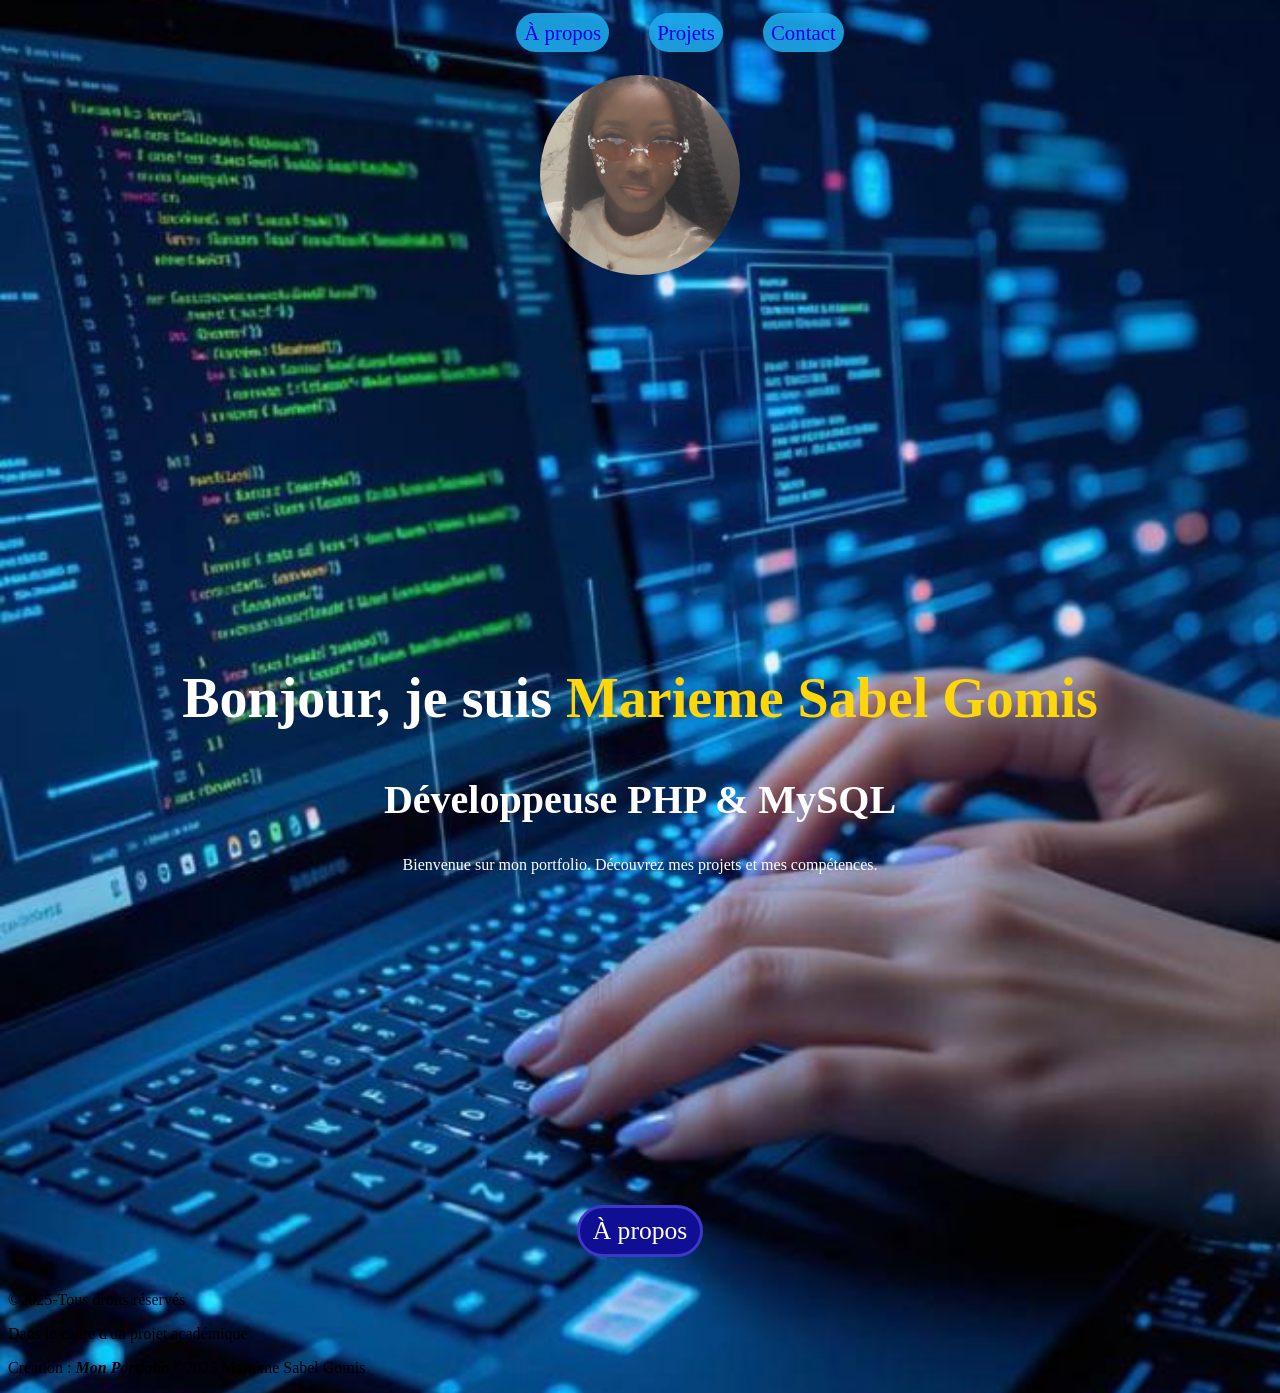
==== index.html @ 739a4a37 "Premier commit" ====
<!DOCTYPE html>
<html lang="fr">
<head>
    <meta charset="UTF-8">
    <meta name="viewport" content="width=device-width, initial-scale=1.0">
    <title>Mon Portfolio</title>
    <link rel="stylesheet" href="./style.css">
    <link href="https://fonts.googleapis.com/css2?family=Poppins:wght@300;600&family=Open+Sans&display=swap" rel="stylesheet">
</head>
<body>
    <header>
        <nav>
            <ul class="accueil">
           <ol><a href="../about.html" class="liens">À propos</a></ol>
           <ol><a href="./projects.html" class="liens">Projets</a></ol>
           <ol><a href="./contact.html" class="liens">Contact</a></ol>
            </ul>
        </nav>
    </header>
    <main class="besa-main">
        
</section>
<section>
    <img src="./image/ms.jpeg" alt="" width="300px" class="photo">

   <header class="hero">
    <div class="hero-content">
      <h1>Bonjour, je suis <span class="highlight">Marieme Sabel Gomis</span></h1>
      <h2>Développeuse PHP & MySQL</h2>
      <p>Bienvenue sur mon portfolio. Découvrez mes projets et mes compétences.</p>
    </div>
  </header>
        <a href="./about.html" class="gomis">À propos</a>
    </section>
    </main>
    <br>
 <footer><p>&copy;2025-Tous droits réservés</p>
    <p>Dans le cadre d'un projet académique</p>
    <p>Création : <em><STrong>Mon Portfolio </STrong></em>
        &copy;2025 Mariéme Sabel Gomis</p>
</footer>
    
</body>
</html>
---- style.css ----
body{
    background-image: url(./image/code.jpeg);
  background-repeat: no-repeat;
  background-position: center;
  background-size: cover;
    
}

main{
    border-radius: 15px;
}



a:hover{
    background-color: #d61c85;
}

.liens{
    text-decoration: none;
    background-color: #1faef0de;
    padding: 0.5rem;
    border-radius: 40px ;
}



* {
  margin: 0.5;
  padding: 0.5;
  box-sizing: border-box;
}


.hero {
  display: flex;
  align-items: center;
  justify-content: center;
  height: 100vh;
  color: white;
  text-align: center;

}

.hero h1 {
  font-size: 3.5rem;
}
.hero h2 {
  font-size: 2.5rem;
}



.highlight {
  color: #ffd60a;
}











.accueil{
    display: flex;
    justify-content: center;
    font-size: 1.3rem;
    
}
a:hover{
    background-color: #d61c85;
}

.gomis{
    display: flex;
    justify-content: center;
    font-size: 1.6rem;
    color: white;
    text-decoration: none;
    border: 3px #3f37c9 solid;
    border-radius: 40px;
    padding: 0.5rem;
    background-color: rgb(16, 14, 146);
    margin: auto;
    align-items: center;
    width: 10%;
    text-align: center;

}
.photo{
    width: 200px;
    height: 200px;
    object-fit: cover;
   display: block;
    margin: 30px auto;
    border-radius: 50%; 
}


.about{
    display: flex;
    justify-content: center;
    font-size: 1.3rem;
}
.competences{
    font-size: 1.3rem ;
    background-color: #00b4d8;
}

.c-photo{
    width: 200px;
    height: 200px;
    object-fit: cover;
   display: block;
    margin: 30px auto;
    border-radius: 10%; 
    
}


.projets{
    display: flex;
    justify-content: center;
    font-size: 1.3rem;
  
}
.sabel-container{
display: flex;
gap: 30px;
background-color: #00b4d8;
}
.sabel{
    border: rgb(228, 227, 237) solid 1.1px;
    width: 50%;
    display: flex;
    flex-direction: column;
    align-items: center;
    box-shadow: 5px 5px 5px #05258e;
    padding: 10px;
    border-radius: 20px;

    overflow: hidden;
}
.sabel-image{
    width: 400px;
}
.sabel-image:hover{
    transform: scale(1.1);
}




.contact{
    display: flex;
    justify-content: center;
    column-gap: 5px;
    font-size: 1.3rem;
   

}
.belle:hover{
    background-color: #d80097;
}
.bel{
   background-color: #00b4d8;
}
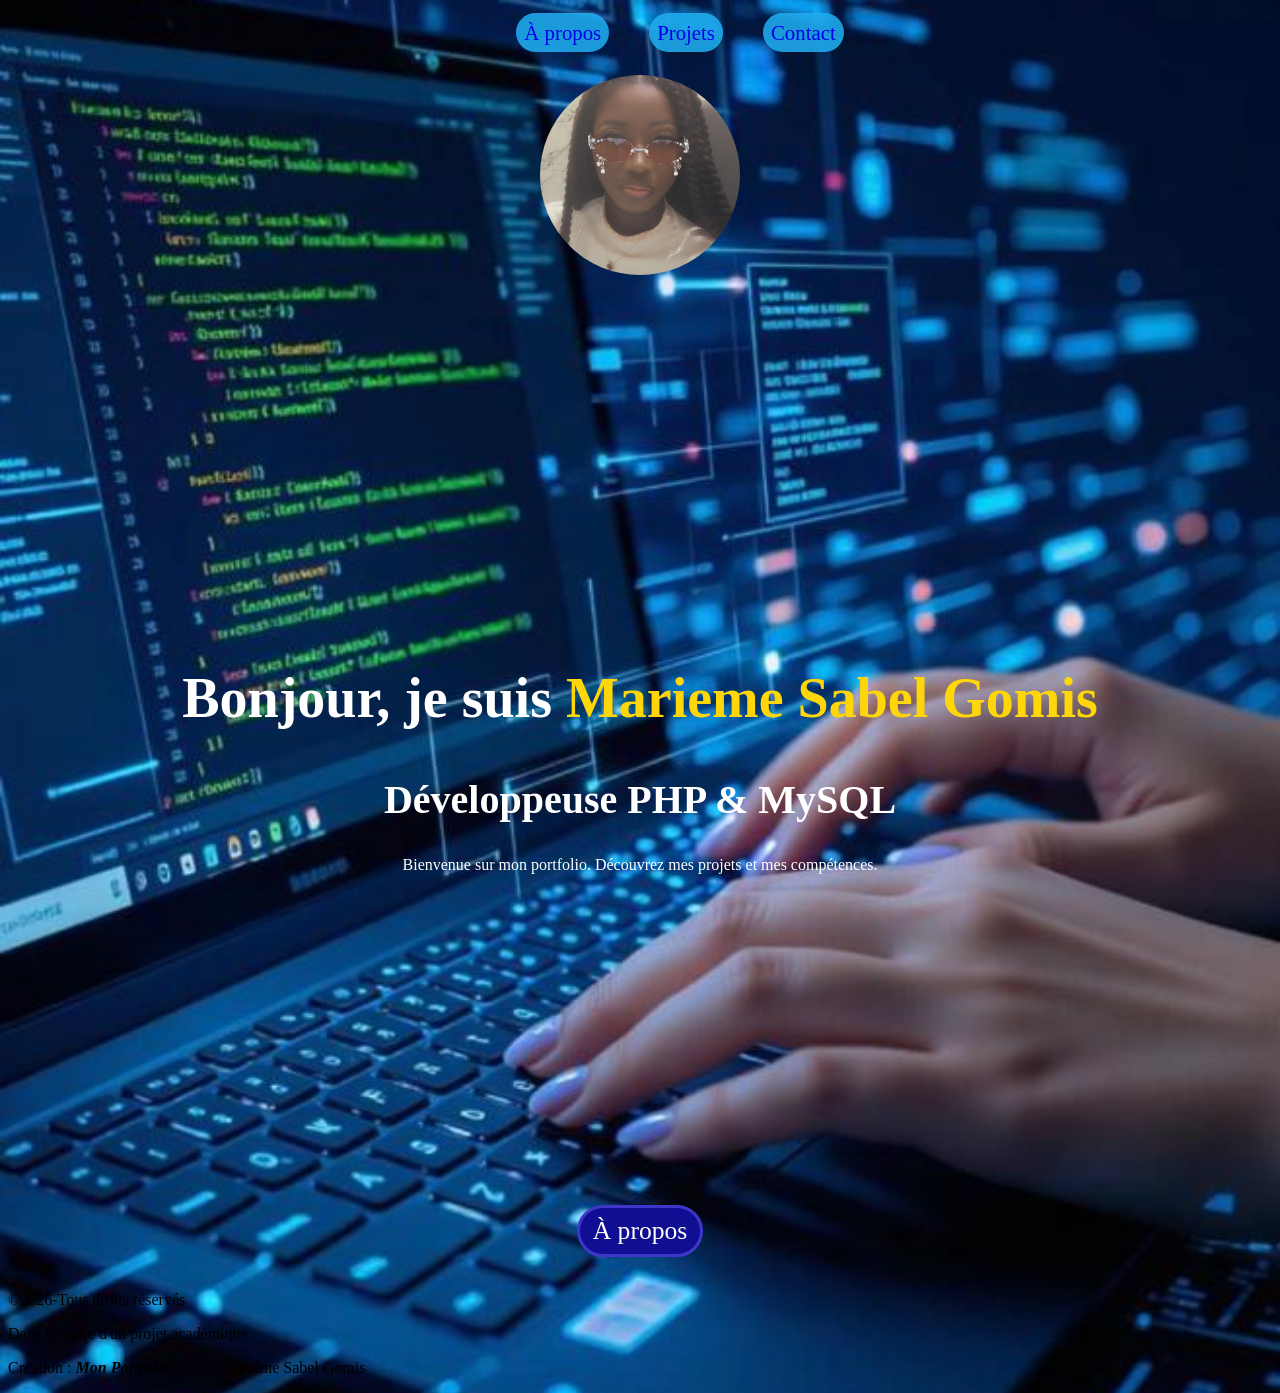
==== commit d1aff18e: "Mise à jour index.html" ====
--- a/index.html
+++ b/index.html
@@ -34,10 +34,10 @@
     </section>
     </main>
     <br>
- <footer><p>&copy;2025-Tous droits réservés</p>
+ <footer><p>&copy;2026-Tous droits réservés</p>
     <p>Dans le cadre d'un projet académique</p>
     <p>Création : <em><STrong>Mon Portfolio </STrong></em>
-        &copy;2025 Mariéme Sabel Gomis</p>
+        &copy;2026 Mariéme Sabel Gomis</p>
 </footer>
     
 </body>
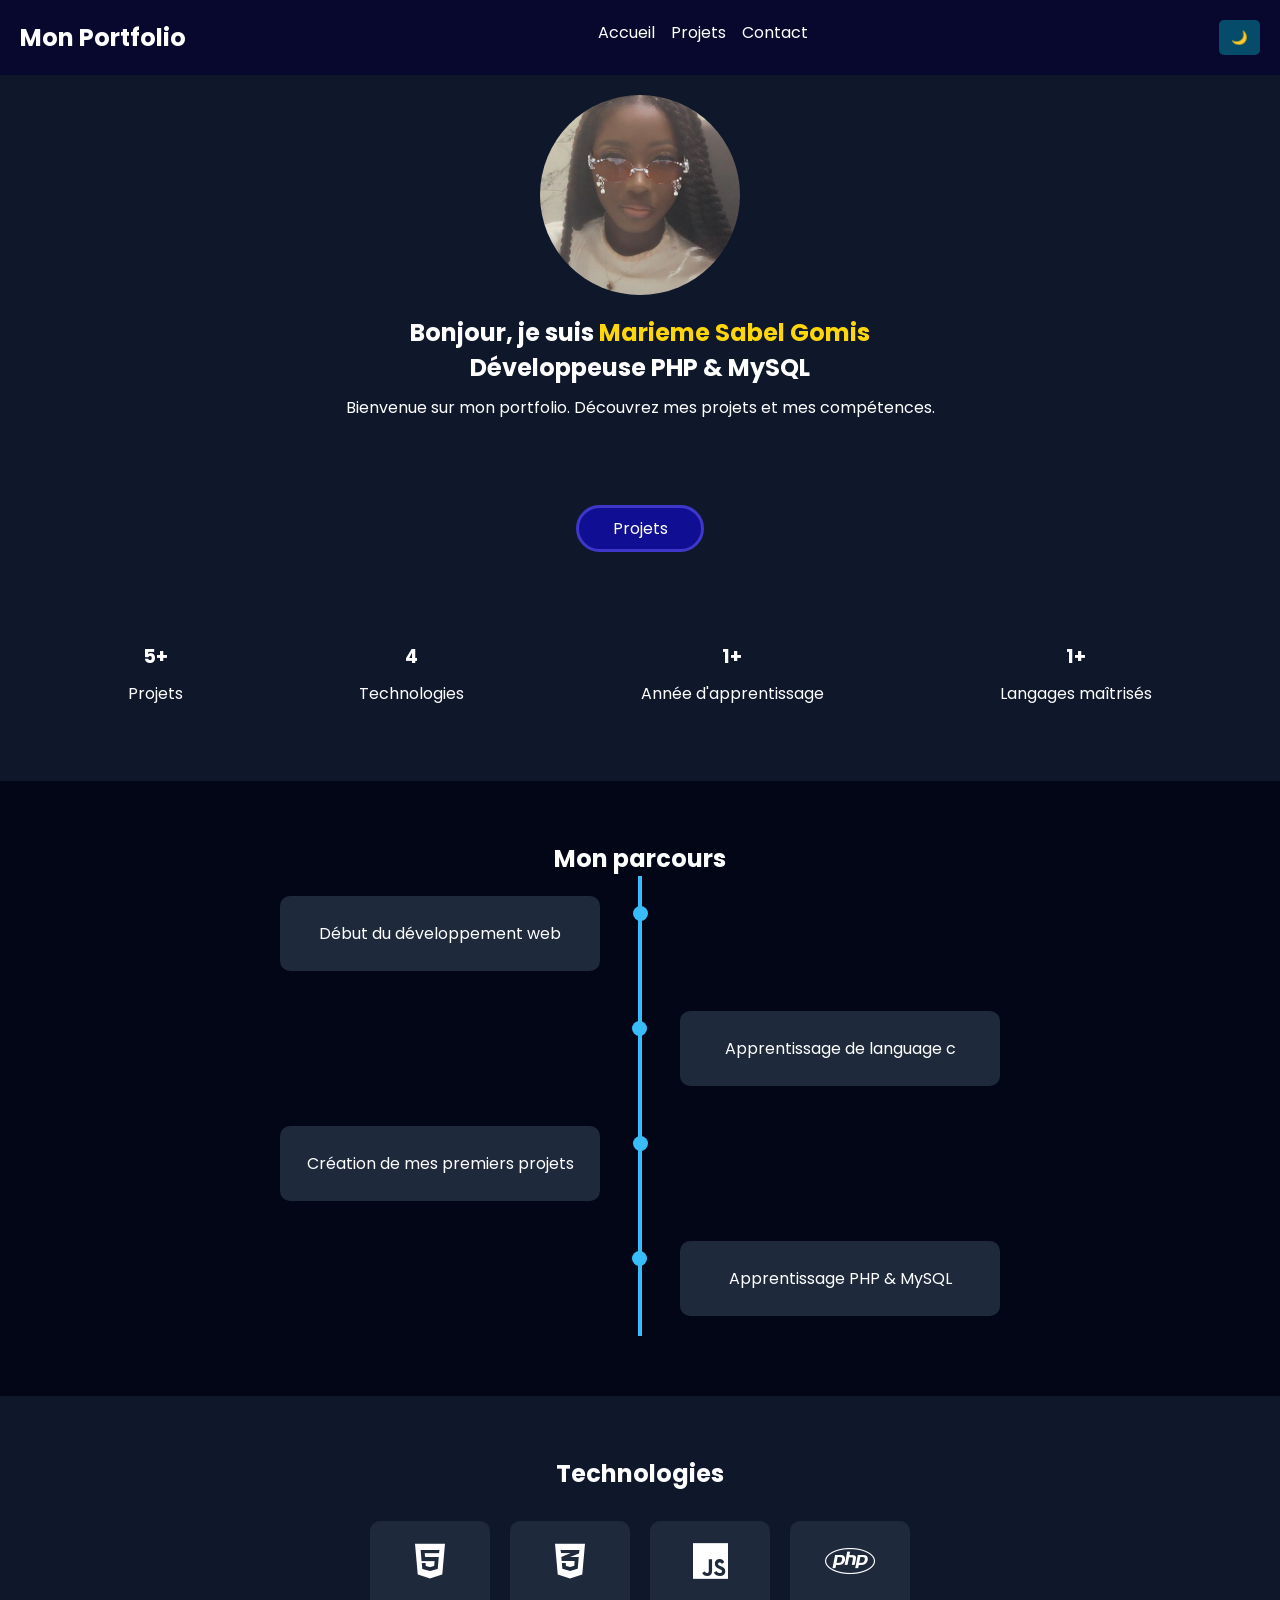
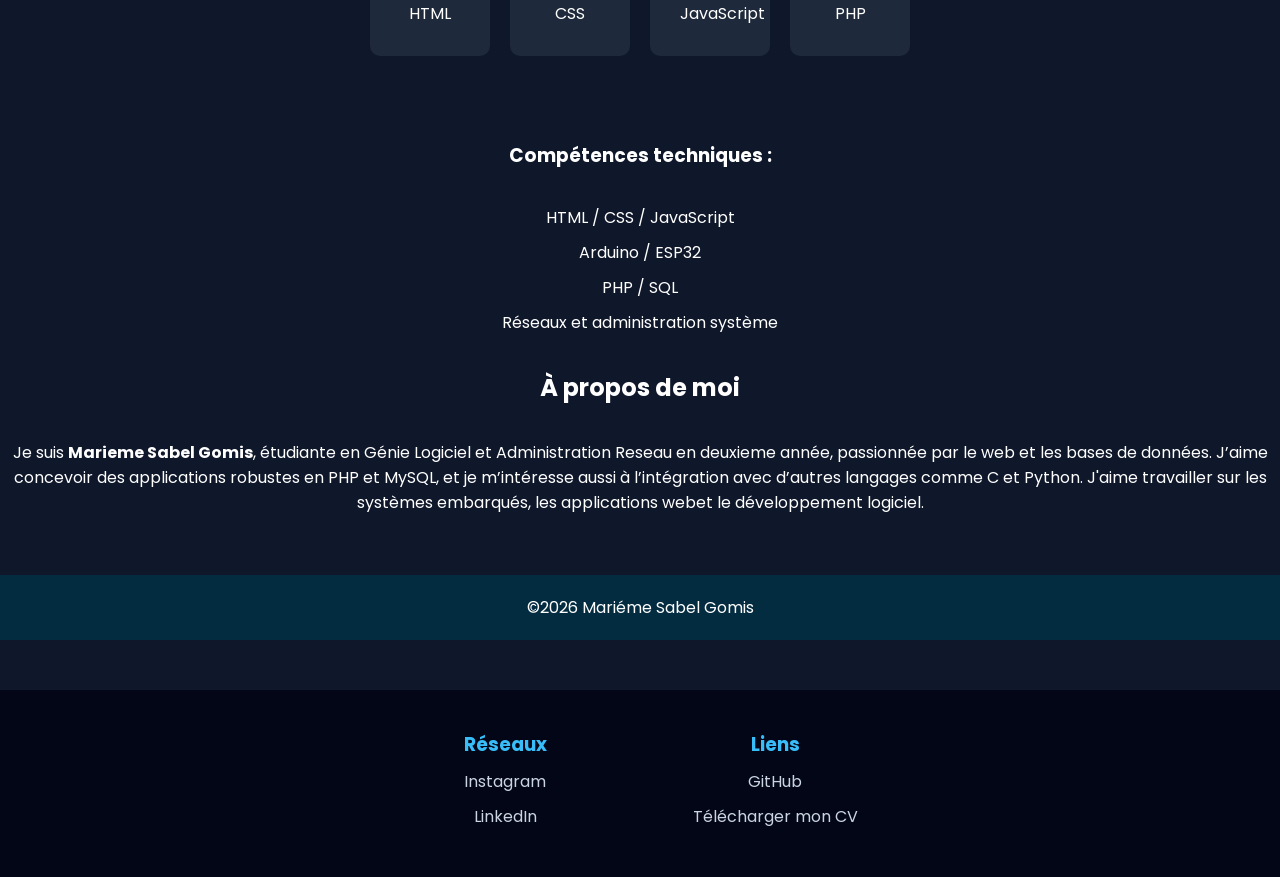
==== commit 51e2d48e: "Mise à jour du portfolio PHP : modifications projets et style" ====
--- a/index.html
+++ b/index.html
@@ -9,36 +9,172 @@
 </head>
 <body>
     <header>
-        <nav>
-            <ul class="accueil">
-           <ol><a href="../about.html" class="liens">À propos</a></ol>
+        <nav class="navbar">
+            <h1 class="logo">Mon Portfolio</h1>
+            <ul class="nav-links">
+           <ol><a href="./index.html" class="liens">Accueil</a></ol>
            <ol><a href="./projects.html" class="liens">Projets</a></ol>
            <ol><a href="./contact.html" class="liens">Contact</a></ol>
             </ul>
+            <button id="toggle-theme">🌙</button>
         </nav>
     </header>
-    <main class="besa-main">
+
         
 </section>
-<section>
-    <img src="./image/ms.jpeg" alt="" width="300px" class="photo">
+<section clas="hero">
+    <img src="./image/ms.jpeg" alt="" width="200px" class="photo">
 
-   <header class="hero">
+   <header>
     <div class="hero-content">
       <h1>Bonjour, je suis <span class="highlight">Marieme Sabel Gomis</span></h1>
-      <h2>Développeuse PHP & MySQL</h2>
+      <h1>Développeuse PHP & MySQL</h1>
       <p>Bienvenue sur mon portfolio. Découvrez mes projets et mes compétences.</p>
     </div>
   </header>
-        <a href="./about.html" class="gomis">À propos</a>
+  <br>
+   <br>
+    <br>
+        <a href="./projects.html" class="gomis">Projets</a>
     </section>
-    </main>
+ <br>
     <br>
- <footer><p>&copy;2026-Tous droits réservés</p>
-    <p>Dans le cadre d'un projet académique</p>
-    <p>Création : <em><STrong>Mon Portfolio </STrong></em>
+     
+<section class="stats">
+    <div>
+        <h3>5+</h3>
+        <p>Projets</p>
+    </div>
+    <div>
+        <h3>4</h3>
+        <p>Technologies</p>
+    </div>
+    <div>
+        <h3>1+</h3>
+        <p>Année d'apprentissage</p>
+    </div>
+     <div>
+        <h3>1+</h3>
+        <p>Langages maîtrisés</p>
+    </div>
+</section>
+    <br>        
+
+<section class="timeline">
+    <h2>Mon parcours</h2>
+
+    <div class="timeline-container">
+
+        <div class="timeline-item">
+            <div class="timeline-content">
+                <p>Début du développement web</p>
+            </div>
+        </div>
+
+        <div class="timeline-item">
+            <div class="timeline-content">
+                <p>Apprentissage de language c</p>
+            </div>
+        </div>
+
+        <div class="timeline-item">
+            <div class="timeline-content">
+                <p>Création de mes premiers projets</p>
+            </div>
+        </div>
+
+        <div class="timeline-item">
+            <div class="timeline-content">
+                <p>Apprentissage PHP & MySQL</p>
+            </div>
+        </div>
+
+    </div>
+</section>
+
+
+<!-- FONT AWESOME (icônes) -->
+<link rel="stylesheet" href="https://cdnjs.cloudflare.com/ajax/libs/font-awesome/6.5.0/css/all.min.css">
+
+<section class="tech">
+    <h2>Technologies</h2>
+
+    <div class="tech-container">
+
+        <div class="tech-card">
+            <i class="fab fa-html5"></i>
+            <p>HTML</p>
+        </div>
+
+        <div class="tech-card">
+            <i class="fab fa-css3-alt"></i>
+            <p>CSS</p>
+        </div>
+
+        <div class="tech-card">
+            <i class="fab fa-js"></i>
+            <p>JavaScript</p>
+        </div>
+
+        <div class="tech-card">
+            <i class="fab fa-php"></i>
+            <p>PHP</p>
+        </div>
+
+    </div>
+</section>
+
+ <br>
+  
+<section class="about">
+  <h3>Compétences techniques :</h3>
+  <br>
+  <ul>
+    <li>HTML / CSS / JavaScript</li>
+    <li>Arduino / ESP32</li>
+    <li>PHP / SQL</li>
+    <li>Réseaux et administration système</li>
+  </ul>
+  <br>
+  <h2>À propos de moi</h2>
+  <br>
+  <p>
+    Je suis <strong>Marieme Sabel Gomis</strong>, étudiante en Génie Logiciel et Administration Reseau en deuxieme année, passionnée par le web et les bases de données.  
+     J’aime concevoir des applications robustes en PHP et MySQL, et je m’intéresse aussi à l’intégration avec d’autres langages comme C et Python.
+     J'aime travailler sur les systèmes embarqués, les applications webet le développement logiciel.
+  </p>
+  <br>
+  <br>
+</section>
+ <footer>
+    <p>
         &copy;2026 Mariéme Sabel Gomis</p>
 </footer>
     
+    <footer class="footer">
+
+    <div class="footer-container">
+
+        <!-- Réseaux -->
+        <div class="footer-box">
+            <h3>Réseaux</h3>
+            <ul>
+                <li><a href="#">Instagram</a></li>
+                <li><a href="https://www.linkedin.com/in/Marieme Gomis/" target="_blank">LinkedIn</a></li>
+            </ul>
+        </div>
+
+        <div class="footer-box">
+            <h3>Liens</h3>
+            <ul>
+                <li><a href="https://github.com/" target="_blank">GitHub</a></li>
+                <li><a href="cv.pdf" download>Télécharger mon CV</a></li>
+            </ul>
+        </div>
+
+    </div>
+
+    
+</footer>
 </body>
 </html> 
--- a/style.css
+++ b/style.css
@@ -1,37 +1,40 @@
-body{
-    background-image: url(./image/code.jpeg);
-  background-repeat: no-repeat;
-  background-position: center;
-  background-size: cover;
+* {
+  margin: 0;
+  padding: 0;
+  box-sizing: border-box;
+}
+body {
+    font-family: 'Poppins', sans-serif;
+    background: #0f172a;
+    color: white;
+}
+.navbar {
+    display: flex;
+    justify-content: space-between;
+    padding: 20px;
+    background: #08082e;
+}
+.nav-links {
+    display: flex;
+    list-style: none;
     
 }
 
-main{
-    border-radius: 15px;
-}
-
-
-
-a:hover{
-    background-color: #d61c85;
-}
-
-.liens{
+.nav-links li {
+    margin-left: 20px;
+
+}
+
+.nav-links a {
+    color: white;
     text-decoration: none;
-    background-color: #1faef0de;
     padding: 0.5rem;
-    border-radius: 40px ;
-}
-
-
-
-* {
-  margin: 0.5;
-  padding: 0.5;
-  box-sizing: border-box;
-}
-
-
+}
+.nav-links a:hover {
+    background: #38bdf8;
+    border-radius: 5px;
+}
+  
 .hero {
   display: flex;
   align-items: center;
@@ -43,42 +46,36 @@
 }
 
 .hero h1 {
-  font-size: 3.5rem;
-}
-.hero h2 {
-  font-size: 2.5rem;
-}
-
-
+  font-size: 0.5rem;
+}
+
+.hero-content{
+    text-align: center;
+}
 
 .highlight {
   color: #ffd60a;
 }
 
-
-
-
-
-
-
-
-
-
-
-.accueil{
-    display: flex;
-    justify-content: center;
-    font-size: 1.3rem;
-    
-}
-a:hover{
-    background-color: #d61c85;
+h2{
+text-align: center;
+}
+h3{
+    text-align: center;
+}
+li{
+    text-align: center;
+    margin: 10px;
+}
+p{
+    text-align: center;
+    margin: 10px;
 }
 
 .gomis{
     display: flex;
     justify-content: center;
-    font-size: 1.6rem;
+    font-size: 1rem;
     color: white;
     text-decoration: none;
     border: 3px #3f37c9 solid;
@@ -96,76 +93,452 @@
     height: 200px;
     object-fit: cover;
    display: block;
-    margin: 30px auto;
+    margin: 20px auto;
     border-radius: 50%; 
 }
-
-
-.about{
-    display: flex;
-    justify-content: center;
-    font-size: 1.3rem;
-}
-.competences{
-    font-size: 1.3rem ;
-    background-color: #00b4d8;
-}
-
-.c-photo{
-    width: 200px;
-    height: 200px;
-    object-fit: cover;
-   display: block;
-    margin: 30px auto;
-    border-radius: 10%; 
-    
-}
-
-
-.projets{
-    display: flex;
-    justify-content: center;
-    font-size: 1.3rem;
-  
-}
-.sabel-container{
-display: flex;
-gap: 30px;
-background-color: #00b4d8;
-}
-.sabel{
-    border: rgb(228, 227, 237) solid 1.1px;
+.stats {
+    display: flex;
+    justify-content: space-around;
+    padding: 40px;
+
+}
+
+footer{
+    display: flex;
+    justify-content: center;
+    color: white;
+    background-color: #033045de;
+    text-align: center;
+    padding: 10px;
+}
+
+/* TIMELINE */
+.timeline {
+    padding: 60px 20px;
+    background: #020617;
+    color: white;
+    text-align: center;
+}
+
+.timeline-container {
+    position: relative;
+    max-width: 800px;
+    margin: auto;
+}
+
+/* ligne verticale */
+.timeline-container::after {
+    content: '';
+    position: absolute;
+    width: 4px;
+    background: #38bdf8;
+    top: 0;
+    bottom: 0;
+    left: 50%;
+    transform: translateX(-50%);
+}
+
+/* item */
+.timeline-item {
+    padding: 20px 40px;
+    position: relative;
     width: 50%;
+}
+
+/* gauche */
+.timeline-item:nth-child(odd) {
+    left: 0;
+    text-align: right;
+}
+
+/* droite */
+.timeline-item:nth-child(even) {
+    left: 50%;
+}
+
+/* point */
+.timeline-item::after {
+    content: '';
+    position: absolute;
+    width: 15px;
+    height: 15px;
+    background: #38bdf8;
+    border-radius: 50%;
+    top: 30px;
+    right: -8px;
+}
+
+/* point droite */
+.timeline-item:nth-child(even)::after {
+    left: -8px;
+}
+
+/* contenu */
+.timeline-content {
+    background: #1e293b;
+    padding: 15px;
+    border-radius: 10px;
+}
+
+/* RESPONSIVE */
+@media (max-width: 768px) {
+
+    .timeline-container::after {
+        left: 10px;
+    }
+
+    .timeline-item {
+        width: 100%;
+        padding-left: 40px;
+        text-align: left;
+    }
+
+    .timeline-item:nth-child(even) {
+        left: 0;
+    }
+
+    .timeline-item::after {
+        left: 0;
+    }
+}
+
+/* SECTION TECH */
+.tech {
+    padding: 60px 20px;
+    text-align: center;
+}
+
+.tech h2 {
+    margin-bottom: 30px;
+}
+
+/* CONTAINER */
+.tech-container {
+    display: flex;
+    justify-content: center;
+    gap: 20px;
+    flex-wrap: wrap;
+}
+
+/* CARD */
+.tech-card {
+    background: #1e293b;
+    padding: 20px;
+    width: 120px;
+    border-radius: 10px;
+    transition: 0.3s;
+}
+
+/* ICONES */
+.tech-card i {
+    font-size: 40px;
+    margin-bottom: 10px;
+}
+
+/* HOVER */
+.tech-card:hover {
+    transform: translateY(-10px);
+    background: #38bdf8;
+}
+
+/* RESPONSIVE */
+@media (max-width: 768px) {
+    .tech-container {
+        flex-direction: column;
+        align-items: center;
+    }
+}
+
+/* BOUTON */
+#toggle-theme {
+    padding: 8px 12px;
+    cursor: pointer;
+    border: none;
+    background: #054c6a;
+    color: white;
+    border-radius: 5px;
+}
+
+.project-container {
+    display: flex;
+    gap: 20px;
+    flex-wrap: wrap;
+    justify-content: center;
+}
+
+.project-card {
+    width: 250px;
+    background: #1e293b;
+    padding: 15px;
+    border-radius: 10px;
+}
+
+.project-card img {
+    width: 100%;
+    border-radius: 10px;
+}
+
+/* BLOG HERO */
+.blog-hero {
+    text-align: center;
+    padding: 60px 20px;
+    background: #0f172a;
+    color: white;
+}
+
+/* CONTAINER */
+.blog-container {
+    display: flex;
+    justify-content: center;
+    gap: 20px;
+    flex-wrap: wrap;
+    padding: 40px;
+}
+
+/* CARD */
+.blog-card {
+    background: #1e293b;
+    width: 300px;
+    border-radius: 10px;
+    overflow: hidden;
+    transition: 0.3s;
+}
+
+
+
+.blog-card:hover {
+    transform: translateY(-10px);
+    background: #334155;
+}
+/* RESPONSIVE */
+@media (max-width: 768px) {
+    .blog-container {
+        flex-direction: column;
+        align-items: center;
+    }
+}
+
+/* SECTION TESTIMONIALS */
+.testimonials {
+    padding: 60px 20px;
+    text-align: center;
+    background: #0f172a;
+    color: white;
+}
+
+.testimonials-container {
+    display: flex;
+    justify-content: center;
+    gap: 20px;
+    flex-wrap: wrap;
+    margin-top: 30px;
+}
+
+/* CARD */
+.testimonial-card {
+    background: #1e293b;
+    padding: 20px;
+    width: 280px;
+    border-radius: 10px;
+    transition: 0.3s;
+}
+
+/* TEXTE */
+.testimonial-card p {
+    font-style: italic;
+    color: #cbd5e1;
+}
+
+/* NOM */
+.testimonial-card h4 {
+    margin-top: 10px;
+    color: #38bdf8;
+}
+
+/* HOVER */
+.testimonial-card:hover {
+    transform: translateY(-10px);
+    background: #334155;
+}
+
+/* RESPONSIVE */
+@media (max-width: 768px) {
+    .testimonials-container {
+        flex-direction: column;
+        align-items: center;
+    }
+}
+
+
+/* FOOTER */
+.footer {
+    background: #020617;
+    color: white;
+    padding: 40px 20px;
+    margin-top: 50px;
+}
+
+/* CONTAINER */
+.footer-container {
+    display: flex;
+    justify-content: space-around;
+    flex-wrap: wrap;
+    gap: 20px;
+}
+
+/* BOX */
+.footer-box {
+    width: 250px;
+}
+
+/* TITRES */
+.footer-box h3 {
+    margin-bottom: 10px;
+    color: #38bdf8;
+}
+
+/* LISTE */
+.footer-box ul {
+    list-style: none;
+}
+
+.footer-box ul li {
+    margin-bottom: 8px;
+}
+
+.footer-box a {
+    color: #cbd5e1;
+    text-decoration: none;
+}
+
+.footer-box a:hover {
+    color: #38bdf8;
+}
+
+/* COPYRIGHT */
+.copyright {
+    text-align: center;
+    margin-top: 30px;
+    font-size: 14px;
+    color: #94a3b8;
+}
+
+/* RESPONSIVE */
+@media (max-width: 768px) {
+    .footer-container {
+        flex-direction: column;
+        text-align: center;
+    }
+}
+/* TABLETTE */
+@media (max-width: 768px) {
+    .project-container {
+        grid-template-columns: repeat(2, 1fr);
+    }
+
+    .navbar {
+        flex-direction: column;
+    }
+}
+
+/* MOBILE */
+@media (max-width: 480px) {
+    .project-container {
+        grid-template-columns: 1fr;
+    }
+
+    body {
+        font-size: 14px;
+    }
+}
+
+/* SECTION */
+.project-request {
+    padding: 3rem 1rem;
+    text-align: center;
+}
+
+/* FORMULAIRE */
+.form {
+    max-width: 500px;
+    margin: auto;
     display: flex;
     flex-direction: column;
-    align-items: center;
-    box-shadow: 5px 5px 5px #05258e;
+    gap: 1rem;
+    text-align: left;
+}
+
+/* INPUTS */
+.form input,
+.form textarea,
+.form select {
+    padding: 0.8rem;
+    border: 1px solid #ccc;
+    border-radius: 8px;
+    font-size: 1rem;
+}
+
+/* TEXTAREA */
+.form textarea {
+    min-height: 120px;
+    resize: vertical;
+}
+
+/* BOUTON */
+.form button {
+    padding: 0.8rem;
+    background: #38bdf8;
+    color: white;
+    border: none;
+    border-radius: 8px;
+    cursor: pointer;
+    transition: 0.3s;
+}
+
+.form button:hover {
+    background: #0ea5e9;
+    transform: scale(1.03);
+}
+
+/* FORMULAIRE RECHERCHE */
+.search-form {
+    display: flex;
+    justify-content: center;
+    margin-bottom: 20px;
+    gap: 10px;
+}
+
+.search-form input {
     padding: 10px;
-    border-radius: 20px;
-
-    overflow: hidden;
-}
-.sabel-image{
-    width: 400px;
-}
-.sabel-image:hover{
-    transform: scale(1.1);
-}
-
-
-
-
-.contact{
-    display: flex;
-    justify-content: center;
-    column-gap: 5px;
-    font-size: 1.3rem;
-   
-
-}
-.belle:hover{
-    background-color: #d80097;
-}
-.bel{
-   background-color: #00b4d8;
+    width: 250px;
+    border: 1px solid #ccc;
+    border-radius: 5px;
+}
+
+.search-form button {
+    padding: 10px 15px;
+    background: #38bdf8;
+    color: white;
+    border: none;
+    border-radius: 5px;
+    cursor: pointer;
+}
+
+.search-form button:hover {
+    background: #0ea5e9;
+}
+
+.contact-info {
+    text-align: center;
+    margin-top: 20px;
+}
+
+.contact-info h3 {
+    margin-bottom: 10px;
+    color: #38bdf8;
+}
+
+.contact-info p {
+    margin: 5px 0;
+    color: #cbd5e1;
 }
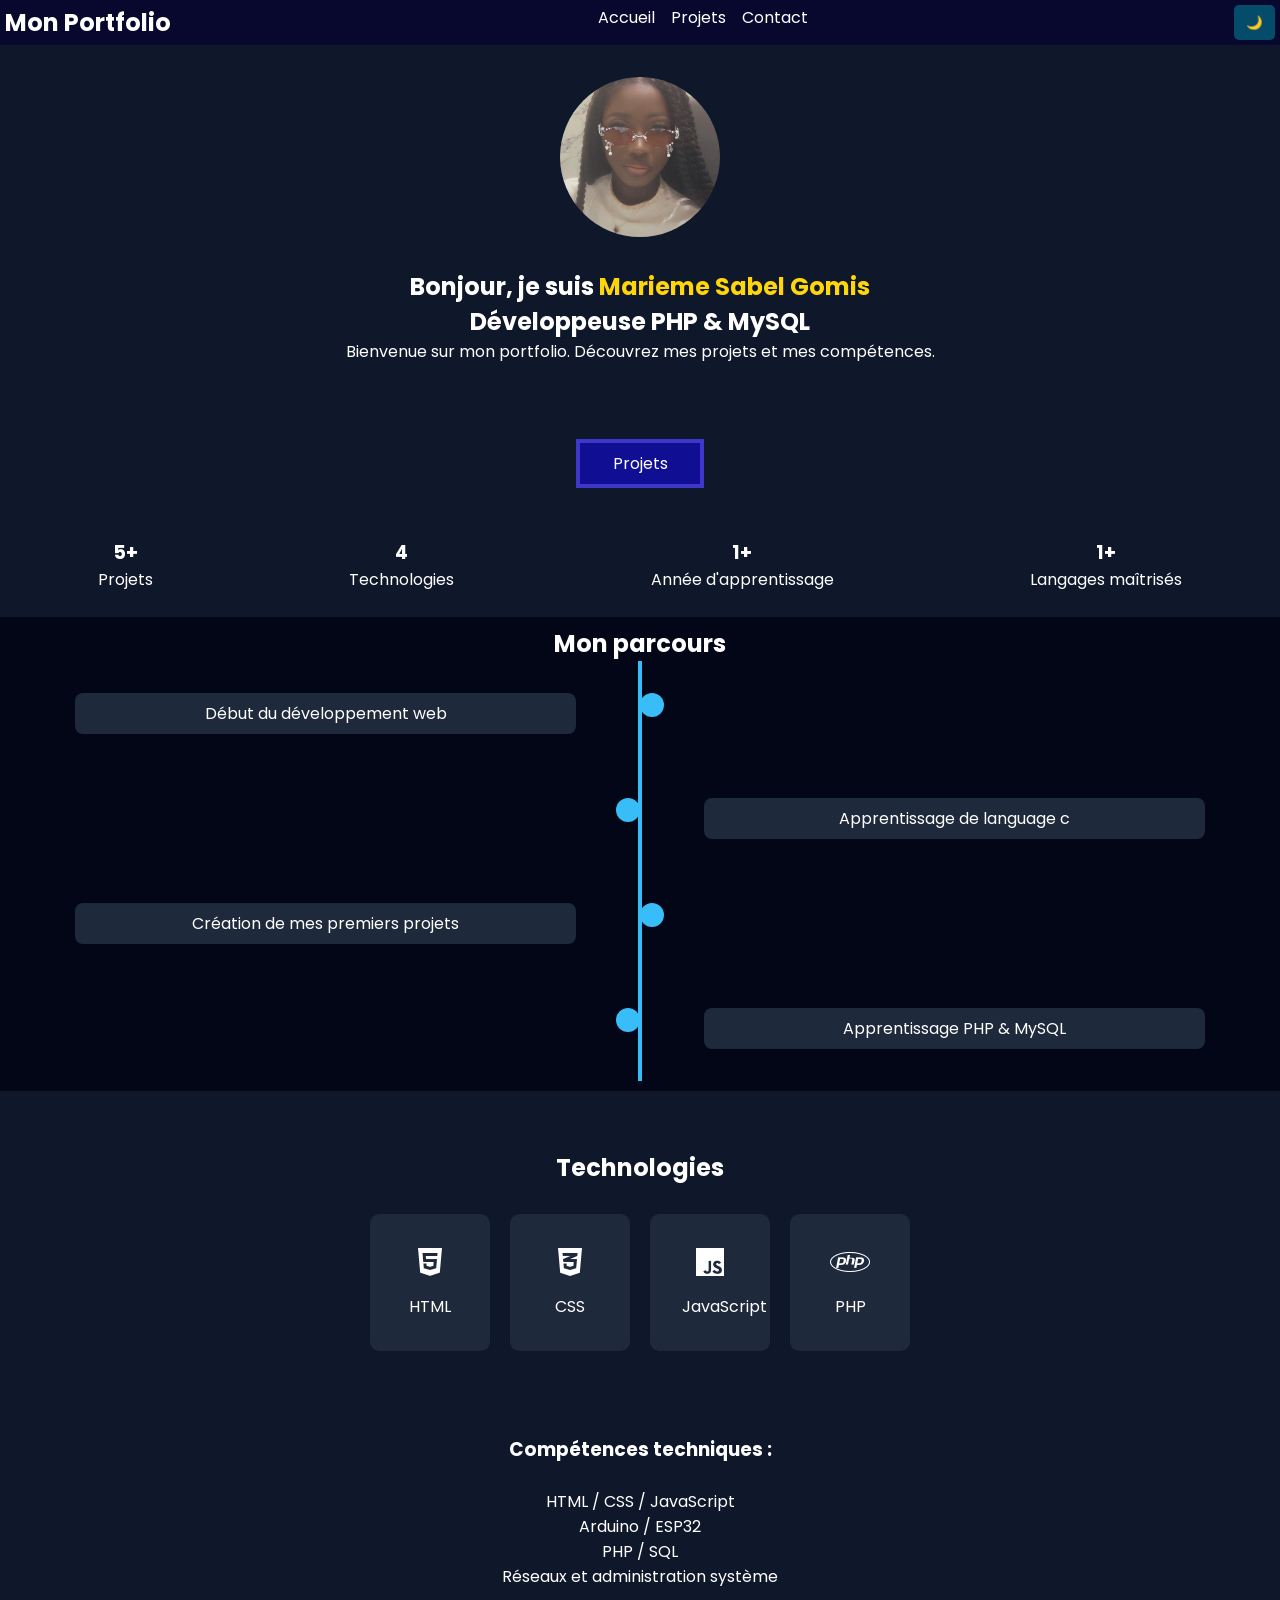
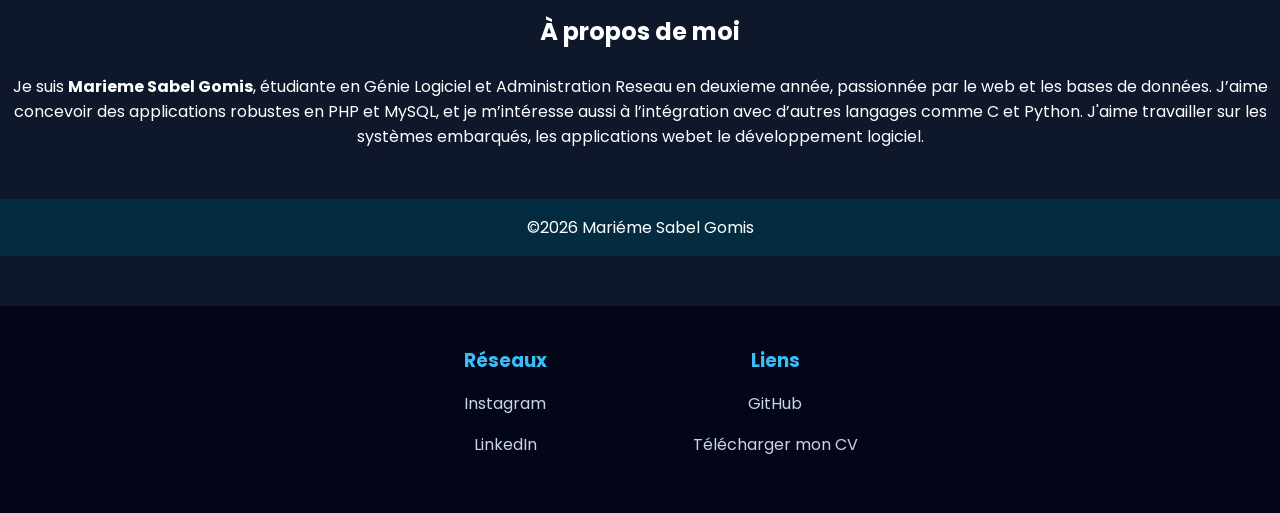
==== commit f6d5b966: "Mise à jour du portfolio : ajout CSS responsive" ====
--- a/index.html
+++ b/index.html
@@ -6,6 +6,7 @@
     <title>Mon Portfolio</title>
     <link rel="stylesheet" href="./style.css">
     <link href="https://fonts.googleapis.com/css2?family=Poppins:wght@300;600&family=Open+Sans&display=swap" rel="stylesheet">
+    
 </head>
 <body>
     <header>
@@ -167,7 +168,7 @@
         <div class="footer-box">
             <h3>Liens</h3>
             <ul>
-                <li><a href="https://github.com/" target="_blank">GitHub</a></li>
+                <li><a href="https://marieme-sabel.github.io/projet-de-php/" target="_blank">GitHub</a></li>
                 <li><a href="cv.pdf" download>Télécharger mon CV</a></li>
             </ul>
         </div>
--- a/style.css
+++ b/style.css
@@ -11,7 +11,7 @@
 .navbar {
     display: flex;
     justify-content: space-between;
-    padding: 20px;
+    padding: 0.3rem;
     background: #08082e;
 }
 .nav-links {
@@ -20,10 +20,7 @@
     
 }
 
-.nav-links li {
-    margin-left: 20px;
-
-}
+
 
 .nav-links a {
     color: white;
@@ -32,7 +29,6 @@
 }
 .nav-links a:hover {
     background: #38bdf8;
-    border-radius: 5px;
 }
   
 .hero {
@@ -65,21 +61,18 @@
 }
 li{
     text-align: center;
-    margin: 10px;
 }
 p{
     text-align: center;
-    margin: 10px;
-}
-
+    
+}
 .gomis{
     display: flex;
     justify-content: center;
     font-size: 1rem;
     color: white;
     text-decoration: none;
-    border: 3px #3f37c9 solid;
-    border-radius: 40px;
+    border: 0.3rem #3f37c9 solid;
     padding: 0.5rem;
     background-color: rgb(16, 14, 146);
     margin: auto;
@@ -89,18 +82,17 @@
 
 }
 .photo{
-    width: 200px;
-    height: 200px;
+    width: 10rem;
+    height: 10rem;
     object-fit: cover;
    display: block;
-    margin: 20px auto;
+    margin: 2rem auto;
     border-radius: 50%; 
 }
 .stats {
     display: flex;
     justify-content: space-around;
-    padding: 40px;
-
+   
 }
 
 footer{
@@ -109,12 +101,12 @@
     color: white;
     background-color: #033045de;
     text-align: center;
-    padding: 10px;
+    padding: 1rem;
 }
 
 /* TIMELINE */
 .timeline {
-    padding: 60px 20px;
+    padding: 0.6rem 0.7rem;
     background: #020617;
     color: white;
     text-align: center;
@@ -122,7 +114,6 @@
 
 .timeline-container {
     position: relative;
-    max-width: 800px;
     margin: auto;
 }
 
@@ -140,7 +131,7 @@
 
 /* item */
 .timeline-item {
-    padding: 20px 40px;
+    padding: 2rem 4rem;
     position: relative;
     width: 50%;
 }
@@ -160,28 +151,28 @@
 .timeline-item::after {
     content: '';
     position: absolute;
-    width: 15px;
-    height: 15px;
+    width: 1.5rem;
+    height: 1.5rem;
     background: #38bdf8;
     border-radius: 50%;
-    top: 30px;
-    right: -8px;
+    top: 2rem;
+    right: -1.5rem;
 }
 
 /* point droite */
 .timeline-item:nth-child(even)::after {
-    left: -8px;
+    left: -1.5rem;
 }
 
 /* contenu */
 .timeline-content {
     background: #1e293b;
-    padding: 15px;
-    border-radius: 10px;
+    padding: 0.5rem;
+    border-radius: 0.5rem;
 }
 
 /* RESPONSIVE */
-@media (max-width: 768px) {
+@media (max-width: 48rem) {
 
     .timeline-container::after {
         left: 10px;
@@ -189,7 +180,7 @@
 
     .timeline-item {
         width: 100%;
-        padding-left: 40px;
+        padding-left: 2.5rem;
         text-align: left;
     }
 
@@ -204,35 +195,35 @@
 
 /* SECTION TECH */
 .tech {
-    padding: 60px 20px;
+    padding: 3.7rem 1.25rem;
     text-align: center;
 }
 
 .tech h2 {
-    margin-bottom: 30px;
+    margin-bottom: 1.8rem;
 }
 
 /* CONTAINER */
 .tech-container {
     display: flex;
     justify-content: center;
-    gap: 20px;
+    gap: 1.25rem;
     flex-wrap: wrap;
 }
 
 /* CARD */
 .tech-card {
     background: #1e293b;
-    padding: 20px;
+    padding: 2rem;
     width: 120px;
-    border-radius: 10px;
+    border-radius: 0.6rem;
     transition: 0.3s;
 }
 
 /* ICONES */
 .tech-card i {
-    font-size: 40px;
-    margin-bottom: 10px;
+    font-size: 2rem;
+    margin-bottom: 1rem;
 }
 
 /* HOVER */
@@ -242,7 +233,7 @@
 }
 
 /* RESPONSIVE */
-@media (max-width: 768px) {
+@media (max-width: 48rem) {
     .tech-container {
         flex-direction: column;
         align-items: center;
@@ -251,12 +242,12 @@
 
 /* BOUTON */
 #toggle-theme {
-    padding: 8px 12px;
+    padding: 0.5rem 0.75rem;
     cursor: pointer;
     border: none;
     background: #054c6a;
     color: white;
-    border-radius: 5px;
+    border-radius: 0.3125rem;
 }
 
 .project-container {
@@ -281,7 +272,7 @@
 /* BLOG HERO */
 .blog-hero {
     text-align: center;
-    padding: 60px 20px;
+    padding: 3.75rem 1.25rem;
     background: #0f172a;
     color: white;
 }
@@ -290,16 +281,16 @@
 .blog-container {
     display: flex;
     justify-content: center;
-    gap: 20px;
+    gap: 1.25rem;
     flex-wrap: wrap;
-    padding: 40px;
+    padding: 2.5rem;
 }
 
 /* CARD */
 .blog-card {
     background: #1e293b;
-    width: 300px;
-    border-radius: 10px;
+    width: 18.75rem;
+    border-radius: 0.625rem;
     overflow: hidden;
     transition: 0.3s;
 }
@@ -307,11 +298,11 @@
 
 
 .blog-card:hover {
-    transform: translateY(-10px);
+    transform: translateY(-0.625rem);
     background: #334155;
 }
 /* RESPONSIVE */
-@media (max-width: 768px) {
+@media (max-width: 48rem) {
     .blog-container {
         flex-direction: column;
         align-items: center;
@@ -320,7 +311,7 @@
 
 /* SECTION TESTIMONIALS */
 .testimonials {
-    padding: 60px 20px;
+    padding: 3.75rem 1.25rem;
     text-align: center;
     background: #0f172a;
     color: white;
@@ -329,17 +320,17 @@
 .testimonials-container {
     display: flex;
     justify-content: center;
-    gap: 20px;
+    gap: 1.25rem;
     flex-wrap: wrap;
-    margin-top: 30px;
+    margin-top: 2.5rem;
 }
 
 /* CARD */
 .testimonial-card {
     background: #1e293b;
-    padding: 20px;
-    width: 280px;
-    border-radius: 10px;
+    padding: 2rem;
+    width: 17.5rem;
+    border-radius: 0.625rem;
     transition: 0.3s;
 }
 
@@ -351,18 +342,18 @@
 
 /* NOM */
 .testimonial-card h4 {
-    margin-top: 10px;
+    margin-top: 1rem;
     color: #38bdf8;
 }
 
 /* HOVER */
 .testimonial-card:hover {
-    transform: translateY(-10px);
+    transform: translateY(-0.625rem);
     background: #334155;
 }
 
 /* RESPONSIVE */
-@media (max-width: 768px) {
+@media (max-width: 48rem) {
     .testimonials-container {
         flex-direction: column;
         align-items: center;
@@ -374,8 +365,8 @@
 .footer {
     background: #020617;
     color: white;
-    padding: 40px 20px;
-    margin-top: 50px;
+    padding: 2.5rem 1.25rem;
+    margin-top: 3.125rem;
 }
 
 /* CONTAINER */
@@ -383,17 +374,17 @@
     display: flex;
     justify-content: space-around;
     flex-wrap: wrap;
-    gap: 20px;
+    gap: 1.25rem;
 }
 
 /* BOX */
 .footer-box {
-    width: 250px;
+    width: 15.625rem;
 }
 
 /* TITRES */
 .footer-box h3 {
-    margin-bottom: 10px;
+    margin-bottom: 1rem;
     color: #38bdf8;
 }
 
@@ -403,7 +394,7 @@
 }
 
 .footer-box ul li {
-    margin-bottom: 8px;
+    margin-bottom: 1rem;
 }
 
 .footer-box a {
@@ -418,39 +409,20 @@
 /* COPYRIGHT */
 .copyright {
     text-align: center;
-    margin-top: 30px;
-    font-size: 14px;
+    margin-top: 2.5rem;
+    font-size: 0.875rem;
     color: #94a3b8;
 }
 
 /* RESPONSIVE */
-@media (max-width: 768px) {
+@media (max-width: 48rem) {
     .footer-container {
         flex-direction: column;
         text-align: center;
     }
 }
-/* TABLETTE */
-@media (max-width: 768px) {
-    .project-container {
-        grid-template-columns: repeat(2, 1fr);
-    }
-
-    .navbar {
-        flex-direction: column;
-    }
-}
-
-/* MOBILE */
-@media (max-width: 480px) {
-    .project-container {
-        grid-template-columns: 1fr;
-    }
-
-    body {
-        font-size: 14px;
-    }
-}
+
+
 
 /* SECTION */
 .project-request {
@@ -460,7 +432,7 @@
 
 /* FORMULAIRE */
 .form {
-    max-width: 500px;
+    max-width: 31.25rem;
     margin: auto;
     display: flex;
     flex-direction: column;
@@ -473,14 +445,14 @@
 .form textarea,
 .form select {
     padding: 0.8rem;
-    border: 1px solid #ccc;
-    border-radius: 8px;
+    border: 0.0625rem solid #ccc;
+    border-radius: 0.5rem;
     font-size: 1rem;
 }
 
 /* TEXTAREA */
 .form textarea {
-    min-height: 120px;
+    min-height: 7.5rem;
     resize: vertical;
 }
 
@@ -490,7 +462,7 @@
     background: #38bdf8;
     color: white;
     border: none;
-    border-radius: 8px;
+    border-radius: 0.5rem;
     cursor: pointer;
     transition: 0.3s;
 }
@@ -504,23 +476,23 @@
 .search-form {
     display: flex;
     justify-content: center;
-    margin-bottom: 20px;
-    gap: 10px;
+    margin-bottom: 2.5rem;
+    gap: 1.25rem;
 }
 
 .search-form input {
-    padding: 10px;
-    width: 250px;
-    border: 1px solid #ccc;
-    border-radius: 5px;
+    padding: 0.625rem;
+    width: 15.625rem;
+    border: 0.0625rem solid #ccc;
+    border-radius: 0.3125rem;
 }
 
 .search-form button {
-    padding: 10px 15px;
+    padding: 0.625rem 0.9375rem;
     background: #38bdf8;
     color: white;
     border: none;
-    border-radius: 5px;
+    border-radius: 0.3125rem;
     cursor: pointer;
 }
 
@@ -530,15 +502,55 @@
 
 .contact-info {
     text-align: center;
-    margin-top: 20px;
+    margin-top: 2.5rem;
 }
 
 .contact-info h3 {
-    margin-bottom: 10px;
+    margin-bottom: 1rem;
     color: #38bdf8;
 }
 
 .contact-info p {
-    margin: 5px 0;
+    margin: 0 0.5rem;
     color: #cbd5e1;
-}+}
+
+img {
+  max-width: 100%;
+  height: auto;
+  border-radius: 50%; /* si tu veux garder l’effet rond */
+}
+.stats-grid, .skills-grid {
+  display: flex;
+  flex-wrap: wrap;
+  gap: 1.25rem;
+}
+.stat-card, .skill-card {
+  flex: 1 1 100em; /* minimum 200px puis s’adapte */
+}
+/* Tablette */
+@media (max-width: 48rem) {
+  nav ul {
+    flex-direction: column;
+    gap: 1.25rem;
+  }
+  .stats-grid, .skills-grid {
+    flex-direction: column;
+    align-items: center;
+  }
+}
+
+/* Téléphone */
+@media (max-width: 30rem) {
+  h1 {
+    font-size: 1.5em;
+  }
+  .btn {
+    width: 100%;
+    display: block;
+    text-align: center;
+  }
+  .stat-card, .skill-card {
+    width: 90%;
+  }
+}
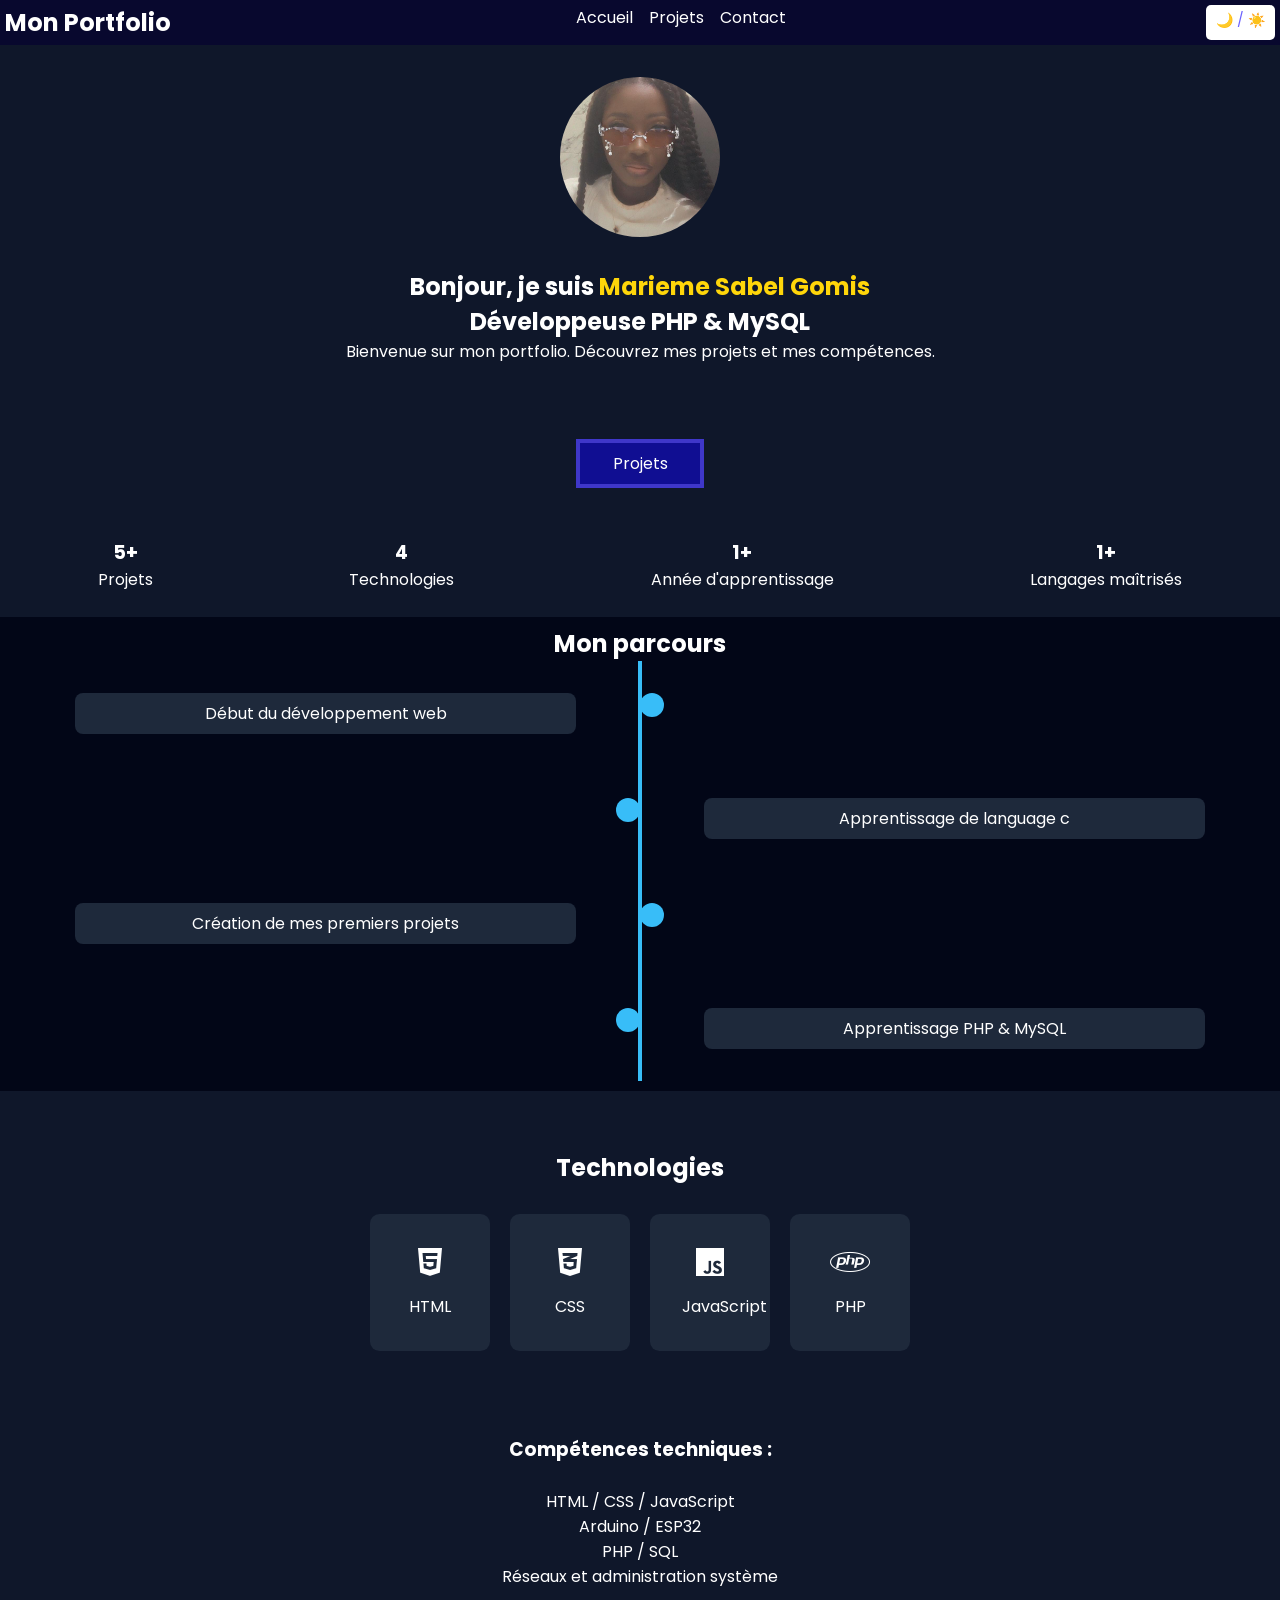
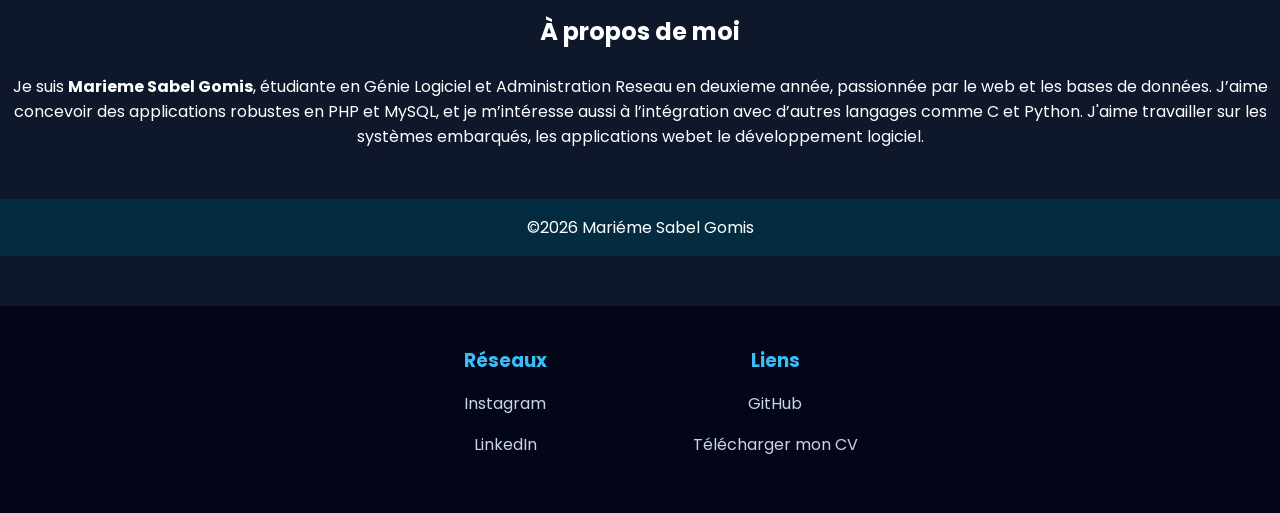
==== commit e1fddb0b: "Mise à jour du code PHP" ====
--- a/index.html
+++ b/index.html
@@ -17,7 +17,7 @@
            <ol><a href="./projects.html" class="liens">Projets</a></ol>
            <ol><a href="./contact.html" class="liens">Contact</a></ol>
             </ul>
-            <button id="toggle-theme">🌙</button>
+              <label for="theme-toggle" class="toggle-btn">🌙 / ☀️</label>
         </nav>
     </header>
 
--- a/style.css
+++ b/style.css
@@ -250,25 +250,23 @@
     border-radius: 0.3125rem;
 }
 
+/* PROJECTS */
 .project-container {
     display: flex;
     gap: 20px;
     flex-wrap: wrap;
     justify-content: center;
 }
-
 .project-card {
     width: 250px;
     background: #1e293b;
     padding: 15px;
     border-radius: 10px;
 }
-
 .project-card img {
     width: 100%;
     border-radius: 10px;
 }
-
 /* BLOG HERO */
 .blog-hero {
     text-align: center;
@@ -289,7 +287,7 @@
 /* CARD */
 .blog-card {
     background: #1e293b;
-    width: 18.75rem;
+    width: 17.5rem;
     border-radius: 0.625rem;
     overflow: hidden;
     transition: 0.3s;
@@ -526,7 +524,7 @@
   gap: 1.25rem;
 }
 .stat-card, .skill-card {
-  flex: 1 1 100em; /* minimum 200px puis s’adapte */
+  flex: 1 1 200px;
 }
 /* Tablette */
 @media (max-width: 48rem) {
@@ -541,9 +539,9 @@
 }
 
 /* Téléphone */
-@media (max-width: 30rem) {
+@media (max-width: 20rem) {
   h1 {
-    font-size: 1.5em;
+    font-size: 0.5em;
   }
   .btn {
     width: 100%;
@@ -554,3 +552,49 @@
     width: 90%;
   }
 }
+
+/* bouton dark mode */
+.toggle-btn {
+    cursor: pointer;
+    margin-left: 15px;
+    font-size: 14px;
+    background: white;
+    color: #6C63FF;
+    padding: 5px 10px;
+    border-radius: 5px;
+}
+/* BUTTON */
+.btn {
+    display: inline-block;
+    background: white;
+    color: #6C63FF;
+    padding: 10px 20px;
+    margin-top: 15px;
+    border-radius: 5px;
+    text-decoration: none;
+    font-weight: bold;
+    transition: 0.3s;
+}
+
+.btn:hover {
+    background: #ddd;
+}
+/* =========================
+   ANIMATION
+========================= */
+
+@keyframes fadeIn {
+    from {
+        opacity: 0;
+        transform: translateY(20px);
+    }
+    to {
+        opacity: 1;
+        transform: translateY(0);
+    }
+}
+#theme-toggle {
+    display: none;
+}
+
+
